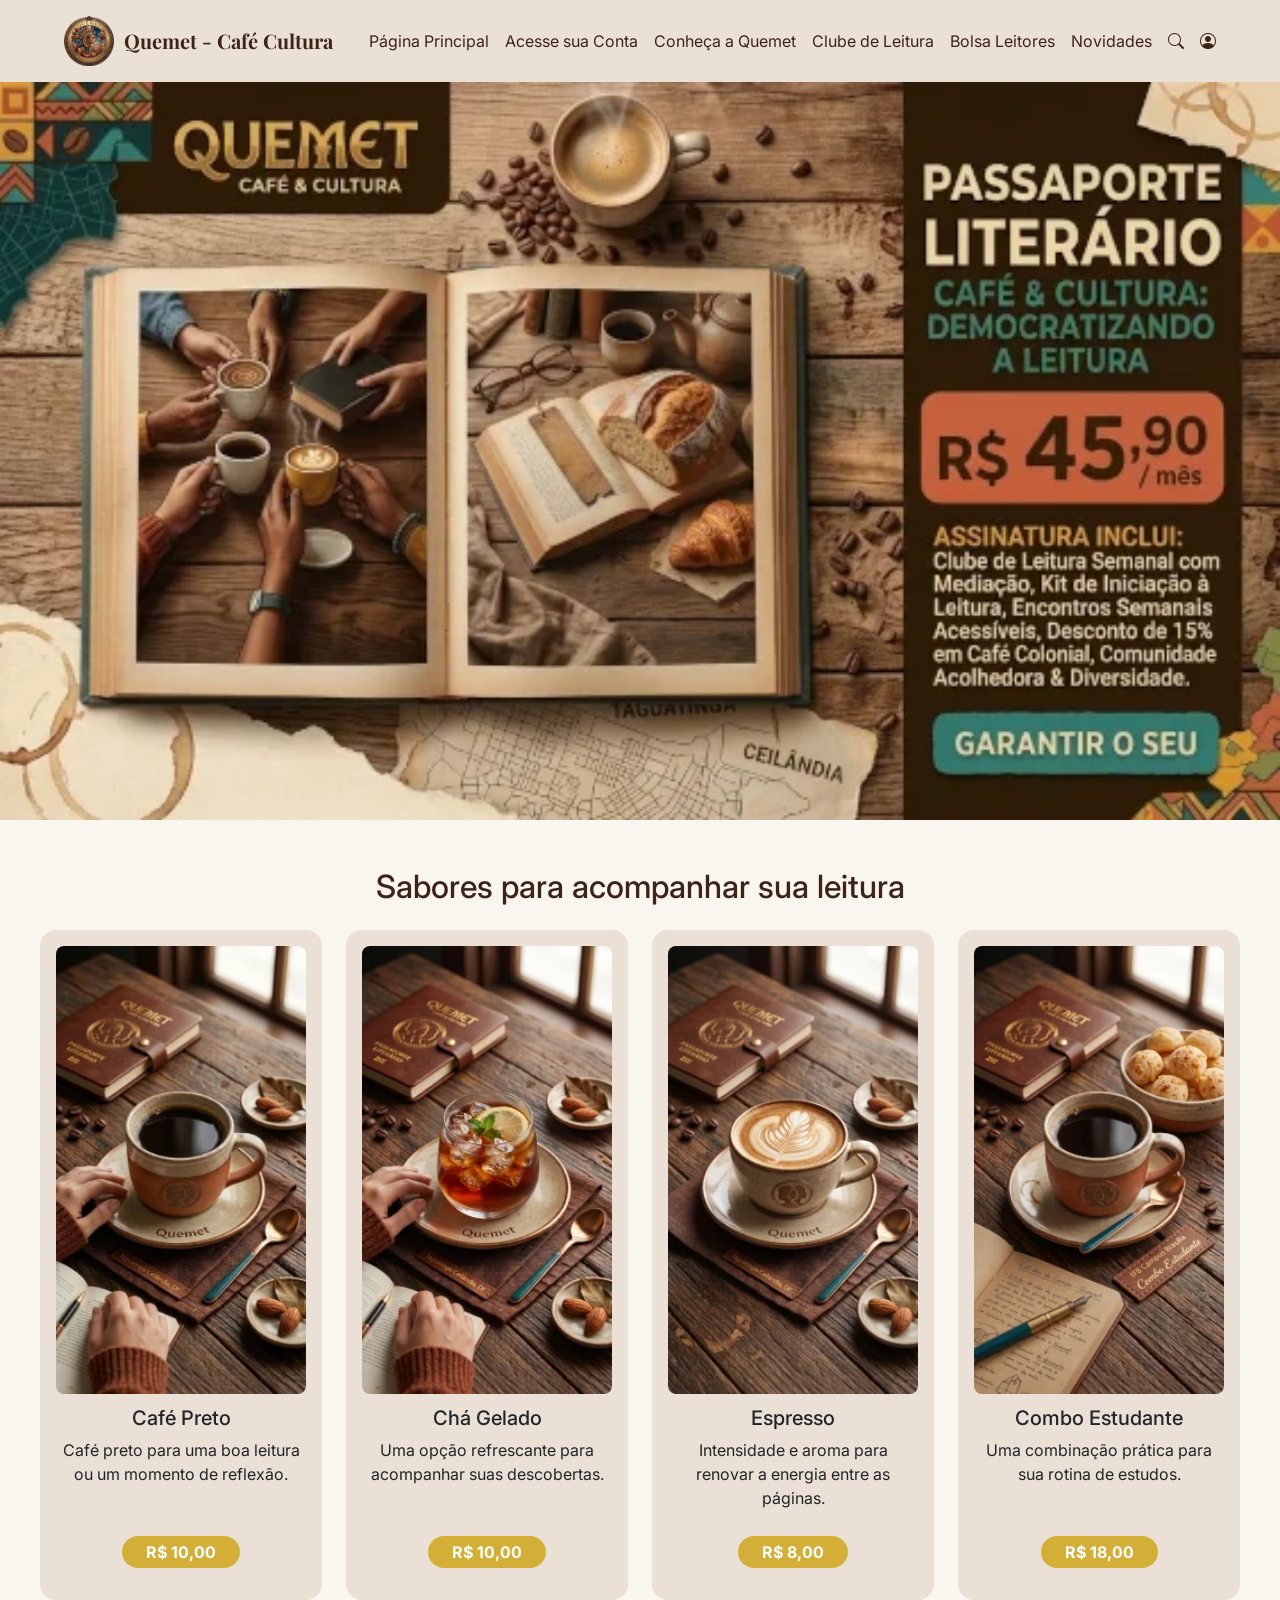
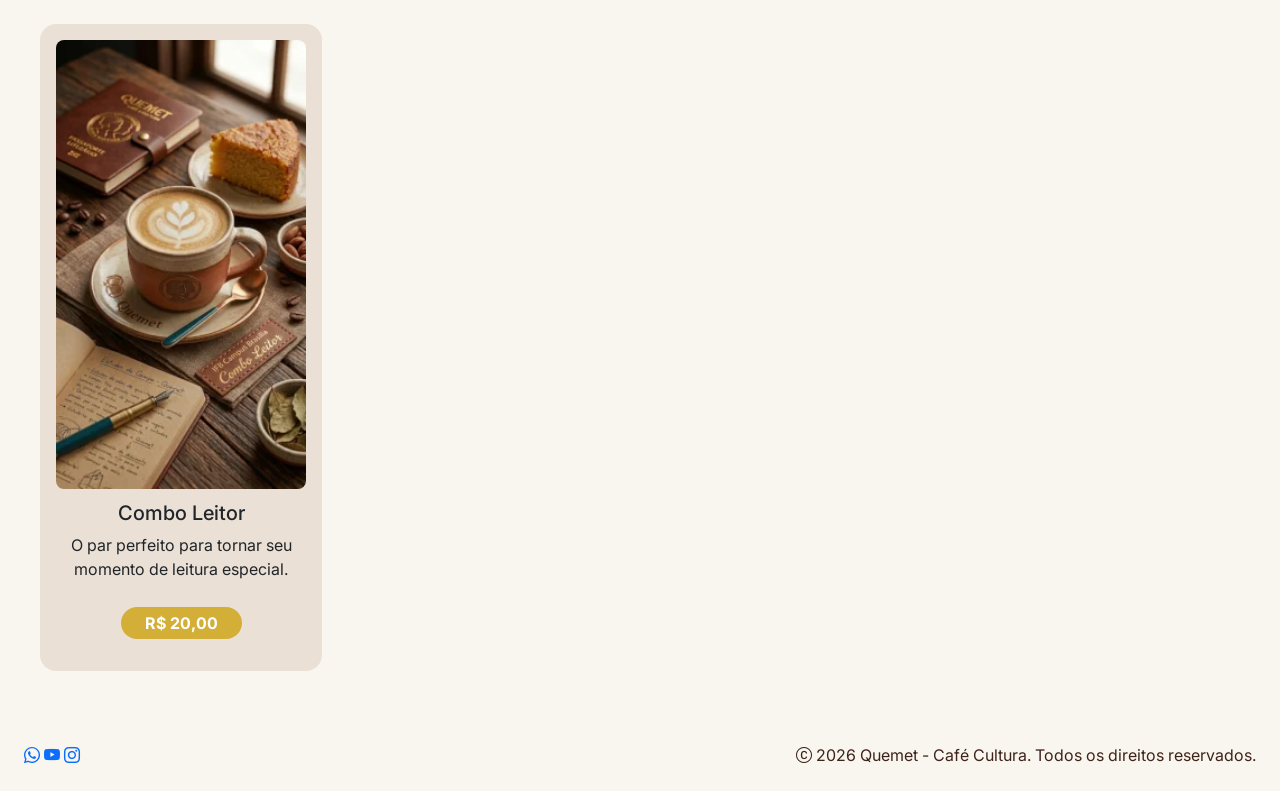
==== index.html @ 85f8a3ba "quase terminando" ====
<!DOCTYPE html>
<html lang="pt">
    <head>
        <link rel="stylesheet" href="https://cdn.jsdelivr.net/npm/bootstrap-icons@1.11.3/font/bootstrap-icons.min.css">
        <link href="https://cdn.jsdelivr.net/npm/bootstrap@5.0.2/dist/css/bootstrap.min.css" rel="stylesheet" integrity="sha384-EVSTQN3/azprG1Anm3QDgpJLIm9Nao0Yz1ztcQTwFspd3yD65VohhpuuCOmLASjC" crossorigin="anonymous">
        <link rel="stylesheet" href="style.css">
        <link rel="preconnect" href="https://fonts.googleapis.com">
        <link rel="preconnect" href="https://fonts.gstatic.com" crossorigin>
        <link href="https://fonts.googleapis.com/css2?family=Inter:ital,opsz,wght@0,14..32,100..900;1,14..32,100..900&family=Playball&family=Playfair+Display:ital,wght@0,400..900;1,400..900&display=swap" rel="stylesheet">
        <meta charset="UTF-8">
        <meta name="viewport" content="width=device-width, initial-scale=1.0">
        <meta name="description" content="Trabalho SENAI DF && Projeto Quemet">
        <meta name="keywords" content="HTML, CSS, JavaScript, SENAI DF, Projeto Quemet, Café, Cultura">
        <meta name="author" content="Edgar Parreira França">
        <meta name="robots" content="index, follow">
        <title>Quemet - Café Cultura</title>

    </head>
    <body>
        <header class="site-header">
            <div class="container-fluid">
                <div class="site-header__inner">
                    <a class="brand" href="index.html">
                        <img src="./Imagens/quemetLogo.webp" alt="" width="50" height="50">
                        <span>Quemet - Café Cultura</span>
                    </a>
                    <nav class="site-nav d-flex gap-3 align-items-center flex-column flex-md-row" aria-label="Navegação principal">
                        <a href="index.html" aria-current="page">Página Principal</a>
                        <a href="login.html">Acesse sua Conta</a>
                        <a href="#sobre">Conheça a Quemet</a>
                        <a href="#produtos">Clube de Leitura</a>
                        <a href="#produtos">Bolsa Leitores</a>
                        <a href="#novidades">Novidades</a>
                        <a href="#buscar" aria-label="Buscar"><i class="bi bi-search" aria-hidden="true"></i></a>
                        <a href="login.html" aria-label="Acessar conta"><i class="bi bi-person-circle" aria-hidden="true"></i></a>
                    </nav>
                </div>
            </div>
        </header>

        <main>
            <section class="container-fluid hero" aria-labelledby="titulo-pagina">
                <h1 id="titulo-pagina" class="visually-hidden">Quemet - Café Cultura</h1>
                <img src="./Imagens/banner.webp" alt="Promoção Passaporte Literário da Quemet" class="hero__image">
            </section>

            <section id="produtos" class="container-fluid produtos" aria-labelledby="titulo-produtos">
                <div class="conteudo-container">
                    <h2 id="titulo-produtos">Sabores para acompanhar sua leitura</h2>
                    <div class="row g-4">
                        <div class="col-12 col-sm-6 col-lg-4 col-xl-3">
                            <article class="card h-100">
                                <img src="./Imagens/cafe.webp" alt="Café preto servido em uma xícara">
                                <div class="card-conteudo">
                                    <h3>Café Preto</h3>
                                    <p>Café preto para uma boa leitura ou um momento de reflexão.</p>
                                    <p class="preco">R$ 10,00</p>
                                </div>
                            </article>
                        </div>
                        <div class="col-12 col-sm-6 col-lg-4 col-xl-3">
                            <article class="card h-100">
                                <img src="./Imagens/chaGelado.webp" alt="Chá gelado servido em um copo">
                                <div class="card-conteudo">
                                    <h3>Chá Gelado</h3>
                                    <p>Uma opção refrescante para acompanhar suas descobertas.</p>
                                    <p class="preco">R$ 10,00</p>
                                </div>
                            </article>
                        </div>
                        <div class="col-12 col-sm-6 col-lg-4 col-xl-3">
                            <article class="card h-100">
                                <img src="./Imagens/espresso.webp" alt="Café espresso servido em uma xícara">
                                <div class="card-conteudo">
                                    <h3>Espresso</h3>
                                    <p>Intensidade e aroma para renovar a energia entre as páginas.</p>
                                    <p class="preco">R$ 8,00</p>
                                </div>
                            </article>
                        </div>
                        <div class="col-12 col-sm-6 col-lg-4 col-xl-3">
                            <article class="card h-100">
                                <img src="./Imagens/comboEstudante.webp" alt="Combo de café para estudante">
                                <div class="card-conteudo">
                                    <h3>Combo Estudante</h3>
                                    <p>Uma combinação prática para sua rotina de estudos.</p>
                                    <p class="preco">R$ 18,00</p>
                                </div>
                            </article>
                        </div>
                        <div class="col-12 col-sm-6 col-lg-4 col-xl-3">
                            <article class="card h-100">
                                <img src="./Imagens/comboLeitor.webp" alt="Combo de café para leitor">
                                <div class="card-conteudo">
                                    <h3>Combo Leitor</h3>
                                    <p>O par perfeito para tornar seu momento de leitura especial.</p>
                                    <p class="preco">R$ 20,00</p>
                                </div>
                            </article>
                        </div>
                    </div>
                </div>
            </section>
        </main>
        <footer class="d-flex justify-content-between align-items-center p-4 flex-column flex-md-row">
            <div class="redes-sociais">
                <a href="#"><i class="bi bi-whatsapp"></i></a>
                <a href="#"><i class="bi bi-youtube"></i></a>
                <a href="#"><i class="bi bi-instagram"></i></a>
            </div>
            <div class="direitos-autorais">
                <i class="bi bi-c-circle"></i> 2026 Quemet - Café Cultura. Todos os direitos reservados.
            </div>
        </footer>
    </body>
    </html>
---- style.css ----
:root{
    --brand-dark: #3e2319;
    --brand-primary:#d4af37;
    --accent-teal: #0f4c5c;
    --bg-main: #f9f6f0;
    --bg-cards: #EAE0d5;
}

body{
    font-family: 'Inter', sans-serif;
    background-color: var(--bg-main);
    color: var(--brand-dark);
    margin: 0;
}

.site-header{
    background-color: var(--bg-cards);
}

.site-header__inner,
.conteudo-container{
    max-width: 1200px;
    margin: 0 auto;
}

.site-header__inner{
    display: flex;
    align-items: center;
    justify-content: space-between;
    gap: 24px;
    padding: 16px 24px;
}

.brand{
    display: flex;
    align-items: center;
    gap: 10px;
    color: var(--brand-dark);
    font-family: 'Playfair Display', serif;
    font-size: 1.25rem;
    font-weight: 700;
    text-decoration: none;
    white-space: nowrap;
}

.site-nav a{
    color: var(--brand-dark);
    text-decoration: none;
}

.site-nav a:hover,
.site-nav a:focus-visible{
    color: var(--accent-teal);
}

.hero{
    padding: 0;
}

.hero__image{
    display: block;
    width: 100%;
    height: auto;
}

.produtos{
    padding: 48px 24px;
}

.produtos h2{
    margin-bottom: 24px;
    text-align: center;
}

.grid-produtos{
    display: grid;
    grid-template-columns: 1fr;
    gap: 20px;
    padding: 20px;
}

@media (min-width: 768px){
    .grid-produtos{
        grid-template-columns: repeat(3, 1fr);
    }
}

.card{
    background-color: var(--bg-cards);
    border-radius: 16px;
    padding: 16px;
    text-align: center;
    border: none;
}

.card img{
    width: 100%;
    height: auto;
    aspect-ratio: 223 / 400;
    object-fit: contain;
    border-radius: 8px;
    margin-bottom: 12px;
}

.card-conteudo{
    display: flex;
    flex: 1;
    flex-direction: column;
    align-items: center;
}

.card-conteudo h3{
    font-size: 1.25rem;
}

.card-conteudo p:not(.preco){
    flex: 1;
}

.preco{
    background-color: var(--brand-primary);
    color: white;
    display: inline-block;
    padding: 4px 24px;
    border-radius: 50px;
    font-weight: bold;
    margin-top: 10px;
}

.login-container{
    background-color: var(--bg-cards);
    max-width: 400px;
    margin: 50px auto;
    padding: 30px;
    border-radius: 16px;
    box-shadow: 0 4px 10px rgba(0,0,0,0.1);
}

.login-container input, .login-container button{
    width: 100%;
    padding: 12px;
    border-radius: 8px;
    margin-bottom: 20px;
    border: 1px solid #ccc;
}

@media (max-width: 767px){
    .site-header__inner{
        flex-direction: column;
        padding: 16px;
    }

    .site-nav{
        justify-content: center;
    }
}

.login-container button{
    background-color: var(--brand-primary);
    color: white;
    font-weight: bold;
    cursor: pointer;
    border: none;
}
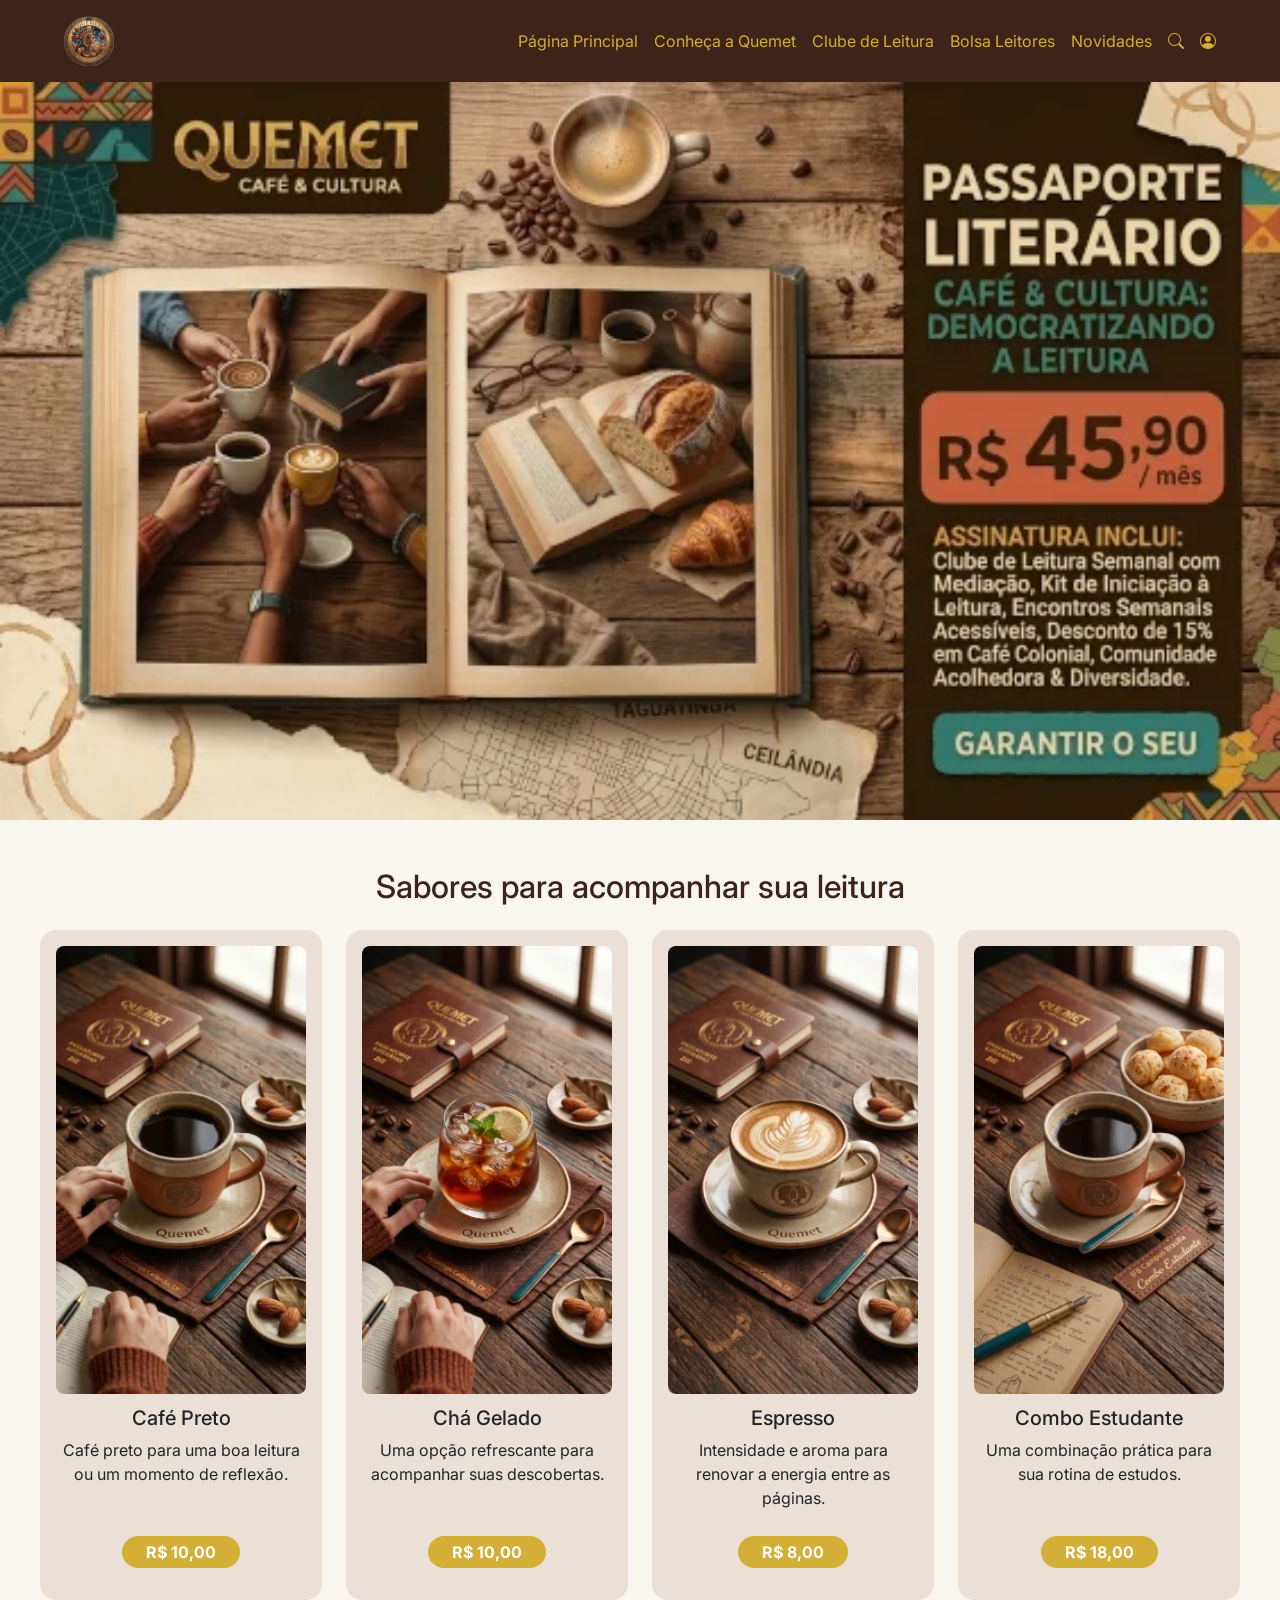
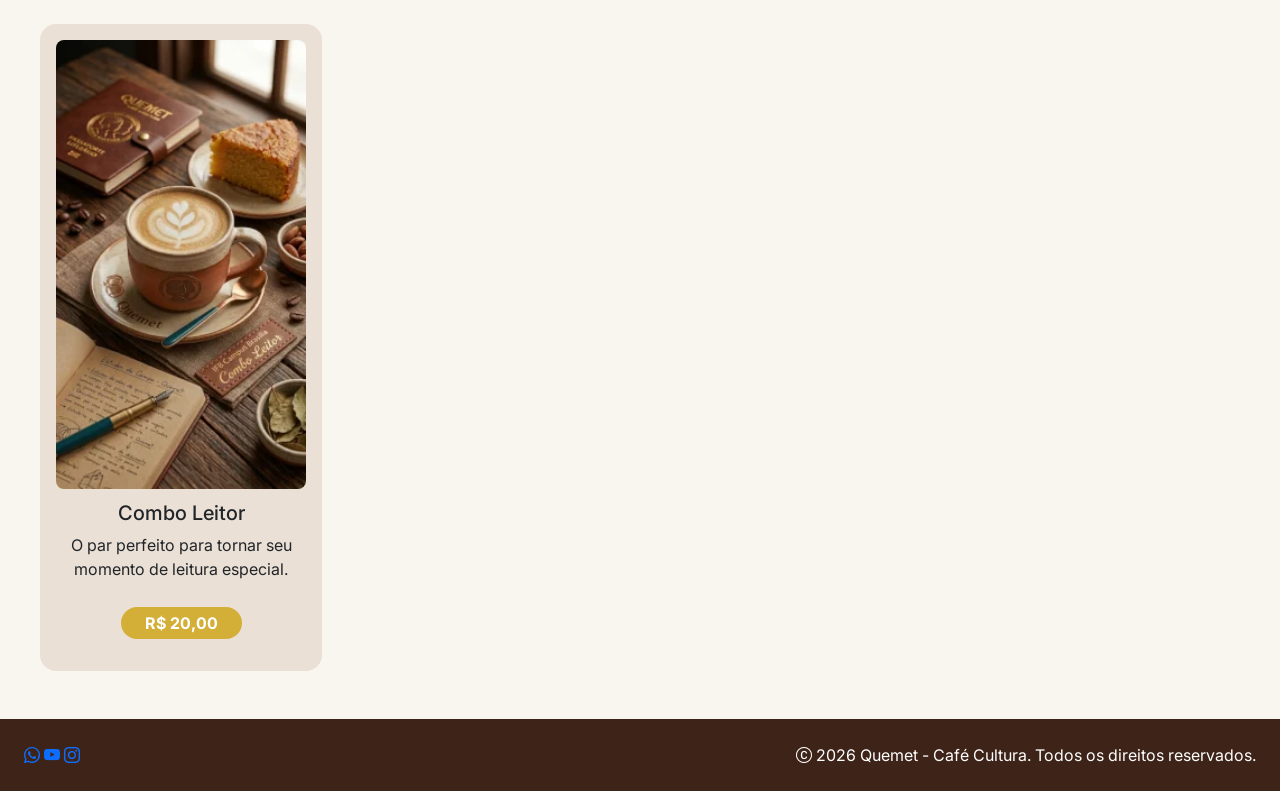
==== commit f8b90107: "mudança Nav e cores" ====
--- a/index.html
+++ b/index.html
@@ -26,7 +26,6 @@
                     </a>
                     <nav class="site-nav d-flex gap-3 align-items-center flex-column flex-md-row" aria-label="Navegação principal">
                         <a href="index.html" aria-current="page">Página Principal</a>
-                        <a href="login.html">Acesse sua Conta</a>
                         <a href="#sobre">Conheça a Quemet</a>
                         <a href="#produtos">Clube de Leitura</a>
                         <a href="#produtos">Bolsa Leitores</a>
--- a/style.css
+++ b/style.css
@@ -14,7 +14,7 @@
 }
 
 .site-header{
-    background-color: var(--bg-cards);
+    background-color: var(--brand-dark);
 }
 
 .site-header__inner,
@@ -44,7 +44,7 @@
 }
 
 .site-nav a{
-    color: var(--brand-dark);
+    color: var(--brand-primary);
     text-decoration: none;
 }
 
@@ -161,4 +161,10 @@
     font-weight: bold;
     cursor: pointer;
     border: none;
+}
+
+footer{
+    background-color: var(--brand-dark);
+    color: white;
+    padding: 16px 24px; 
 }
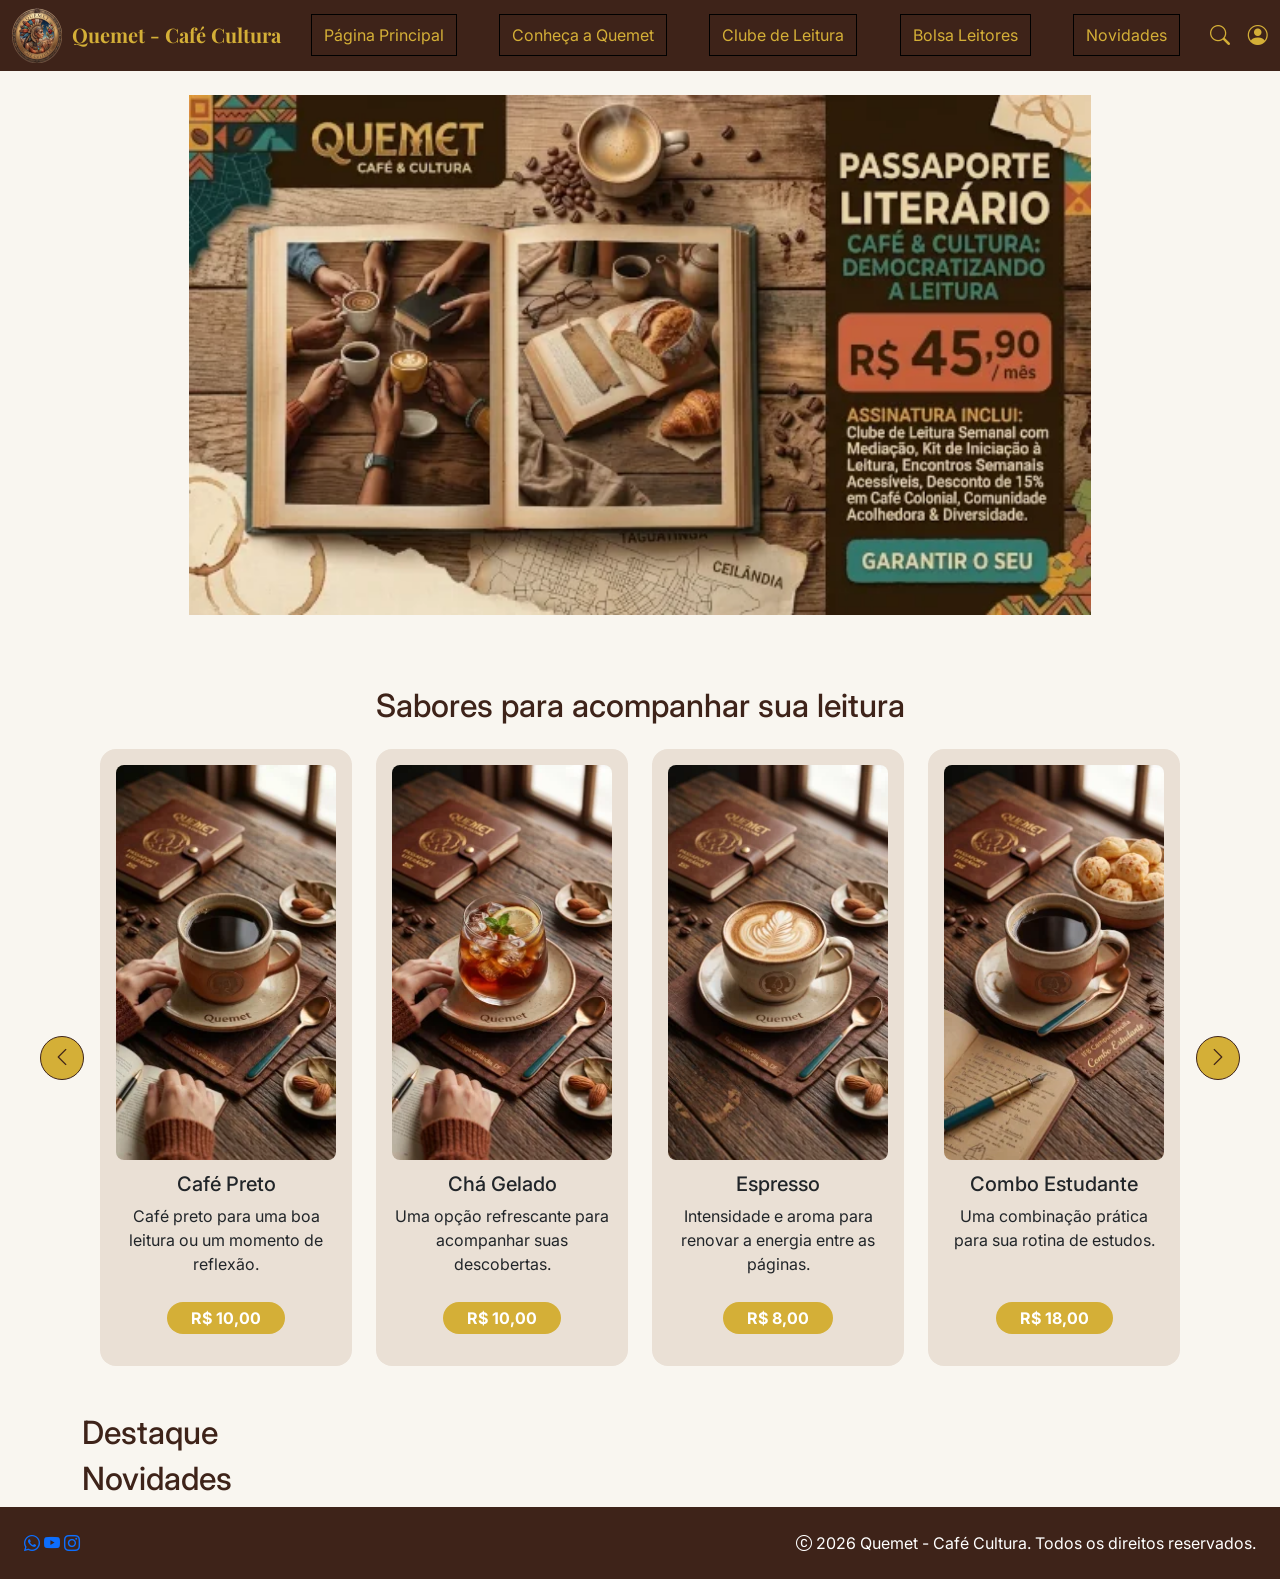
==== commit 3787792b: "Nem eu sei mais o que eu fiz, mas terminei o trabalho." ====
--- a/index.html
+++ b/index.html
@@ -19,37 +19,53 @@
     <body>
         <header class="site-header">
             <div class="container-fluid">
-                <div class="site-header__inner">
+                <nav class="navbar navbar-dark navbar-expand-md w-100" aria-label="Navegação principal">
                     <a class="brand" href="index.html">
-                        <img src="./Imagens/quemetLogo.webp" alt="" width="50" height="50">
+                        <img src="./Imagens/quemetLogo.webp" alt="Logo da Quemet" class="img-fluid" width="50" height="50">
                         <span>Quemet - Café Cultura</span>
                     </a>
-                    <nav class="site-nav d-flex gap-3 align-items-center flex-column flex-md-row" aria-label="Navegação principal">
-                        <a href="index.html" aria-current="page">Página Principal</a>
-                        <a href="#sobre">Conheça a Quemet</a>
-                        <a href="#produtos">Clube de Leitura</a>
-                        <a href="#produtos">Bolsa Leitores</a>
-                        <a href="#novidades">Novidades</a>
+                    <div class="collapse navbar-collapse" id="menu-principal">
+                        <div class="site-nav__links">
+                            <a href="index.html" aria-current="page">Página Principal</a>
+                            <a href="#sobre">Conheça a Quemet</a>
+                            <a href="#produtos">Clube de Leitura</a>
+                            <a href="#produtos">Bolsa Leitores</a>
+                            <a href="#novidades">Novidades</a>
+                        </div>
+                    </div>
+                    <div class="site-nav__actions">
                         <a href="#buscar" aria-label="Buscar"><i class="bi bi-search" aria-hidden="true"></i></a>
                         <a href="login.html" aria-label="Acessar conta"><i class="bi bi-person-circle" aria-hidden="true"></i></a>
-                    </nav>
-                </div>
+                    </div>
+                    <button class="navbar-toggler" type="button" data-bs-toggle="collapse" data-bs-target="#menu-principal" aria-controls="menu-principal" aria-expanded="false" aria-label="Abrir menu de navegação">
+                        <span class="navbar-toggler-icon"></span>
+                    </button>
+                </nav>
             </div>
         </header>
 
         <main>
             <section class="container-fluid hero" aria-labelledby="titulo-pagina">
+                <div class="row">
+                    <div class="col-12">
                 <h1 id="titulo-pagina" class="visually-hidden">Quemet - Café Cultura</h1>
-                <img src="./Imagens/banner.webp" alt="Promoção Passaporte Literário da Quemet" class="hero__image">
+                <img src="./Imagens/banner.webp" alt="Promoção Passaporte Literário da Quemet" class="hero__image img-fluid">
+                    </div>
+                </div>
             </section>
 
             <section id="produtos" class="container-fluid produtos" aria-labelledby="titulo-produtos">
                 <div class="conteudo-container">
                     <h2 id="titulo-produtos">Sabores para acompanhar sua leitura</h2>
-                    <div class="row g-4">
+                    <div class="galeria-controles">
+                        <button type="button" class="galeria-seta galeria-seta--esquerda d-none d-md-block" id="seta-esquerda" aria-label="Ver produtos anteriores">
+                            <i class="bi bi-chevron-left" aria-hidden="true"></i>
+                        </button>
+                        <div class="galeria-viewport">
+                            <div class="row g-4" id="galeria-cards">
                         <div class="col-12 col-sm-6 col-lg-4 col-xl-3">
                             <article class="card h-100">
-                                <img src="./Imagens/cafe.webp" alt="Café preto servido em uma xícara">
+                                <img src="./Imagens/cafe.webp" alt="Café preto servido em uma xícara" class="img-fluid">
                                 <div class="card-conteudo">
                                     <h3>Café Preto</h3>
                                     <p>Café preto para uma boa leitura ou um momento de reflexão.</p>
@@ -59,7 +75,7 @@
                         </div>
                         <div class="col-12 col-sm-6 col-lg-4 col-xl-3">
                             <article class="card h-100">
-                                <img src="./Imagens/chaGelado.webp" alt="Chá gelado servido em um copo">
+                                <img src="./Imagens/chaGelado.webp" alt="Chá gelado servido em um copo" class="img-fluid">
                                 <div class="card-conteudo">
                                     <h3>Chá Gelado</h3>
                                     <p>Uma opção refrescante para acompanhar suas descobertas.</p>
@@ -69,7 +85,7 @@
                         </div>
                         <div class="col-12 col-sm-6 col-lg-4 col-xl-3">
                             <article class="card h-100">
-                                <img src="./Imagens/espresso.webp" alt="Café espresso servido em uma xícara">
+                                <img src="./Imagens/espresso.webp" alt="Café espresso servido em uma xícara" class="img-fluid">
                                 <div class="card-conteudo">
                                     <h3>Espresso</h3>
                                     <p>Intensidade e aroma para renovar a energia entre as páginas.</p>
@@ -79,7 +95,7 @@
                         </div>
                         <div class="col-12 col-sm-6 col-lg-4 col-xl-3">
                             <article class="card h-100">
-                                <img src="./Imagens/comboEstudante.webp" alt="Combo de café para estudante">
+                                <img src="./Imagens/comboEstudante.webp" alt="Combo de café para estudante" class="img-fluid">
                                 <div class="card-conteudo">
                                     <h3>Combo Estudante</h3>
                                     <p>Uma combinação prática para sua rotina de estudos.</p>
@@ -89,7 +105,7 @@
                         </div>
                         <div class="col-12 col-sm-6 col-lg-4 col-xl-3">
                             <article class="card h-100">
-                                <img src="./Imagens/comboLeitor.webp" alt="Combo de café para leitor">
+                                <img src="./Imagens/comboLeitor.webp" alt="Combo de café para leitor" class="img-fluid">
                                 <div class="card-conteudo">
                                     <h3>Combo Leitor</h3>
                                     <p>O par perfeito para tornar seu momento de leitura especial.</p>
@@ -97,7 +113,24 @@
                                 </div>
                             </article>
                         </div>
+                            </div>
+                        </div>
+                        <button type="button" class="galeria-seta galeria-seta--direita d-none d-md-block" id="seta-direita" aria-label="Ver próximos produtos">
+                            <i class="bi bi-chevron-right" aria-hidden="true"></i>
+                        </button>
                     </div>
+                </div>
+            </section>
+
+            <section id="destaque" class="container-fluid destaque" aria-labelledby="titulo-destaque">
+                <div class="container">
+                    <h2 id="titulo-destaque">Destaque</h2>
+                </div>
+            </section>
+
+            <section id="novidades" class="container-fluid novidades" aria-labelledby="titulo-novidades">
+                <div class="container">
+                    <h2 id="titulo-novidades">Novidades</h2>
                 </div>
             </section>
         </main>
@@ -111,5 +144,7 @@
                 <i class="bi bi-c-circle"></i> 2026 Quemet - Café Cultura. Todos os direitos reservados.
             </div>
         </footer>
+        <script src="https://cdn.jsdelivr.net/npm/bootstrap@5.0.2/dist/js/bootstrap.bundle.min.js"></script>
+        <script src="scripts.js"></script>
     </body>
     </html>
--- a/style.css
+++ b/style.css
@@ -11,6 +11,7 @@
     background-color: var(--bg-main);
     color: var(--brand-dark);
     margin: 0;
+    overflow-x: hidden;
 }
 
 .site-header{
@@ -26,7 +27,6 @@
 .site-header__inner{
     display: flex;
     align-items: center;
-    justify-content: space-between;
     gap: 24px;
     padding: 16px 24px;
 }
@@ -35,7 +35,7 @@
     display: flex;
     align-items: center;
     gap: 10px;
-    color: var(--brand-dark);
+    color: var(--brand-primary);
     font-family: 'Playfair Display', serif;
     font-size: 1.25rem;
     font-weight: 700;
@@ -43,9 +43,40 @@
     white-space: nowrap;
 }
 
-.site-nav a{
+.site-nav{
+    display: flex;
+    align-items: center;
+    flex: 1;
+    gap: 24px;
+}
+
+.site-nav__links{
+    display: flex;
+    align-items: center;
+    justify-content: space-evenly;
+    flex: 1;
+    gap: 12px;
+}
+
+.site-nav__links a{
     color: var(--brand-primary);
     text-decoration: none;
+    border: 1px solid #000;
+    padding: 8px 12px;
+    text-align: center;
+    white-space: nowrap;
+}
+
+.site-nav__actions{
+    display: flex;
+    align-items: center;
+    gap: 18px;
+    margin-left: auto;
+}
+
+.site-nav__actions a{
+    color: var(--brand-primary);
+    font-size: 1.25rem;
 }
 
 .site-nav a:hover,
@@ -54,13 +85,17 @@
 }
 
 .hero{
-    padding: 0;
+    padding: 24px 12px;
 }
 
 .hero__image{
     display: block;
     width: 100%;
+    max-width: 960px;
+    max-height: 520px;
     height: auto;
+    margin: 0 auto;
+    object-fit: contain;
 }
 
 .produtos{
@@ -70,6 +105,39 @@
 .produtos h2{
     margin-bottom: 24px;
     text-align: center;
+}
+
+.galeria-controles{
+    display: flex;
+    align-items: center;
+    gap: 16px;
+}
+
+.galeria-viewport{
+    min-width: 0;
+    flex: 1;
+    overflow: hidden;
+}
+
+.galeria-seta{
+    flex: 0 0 auto;
+    width: 44px;
+    height: 44px;
+    border: 1px solid var(--brand-dark);
+    border-radius: 50%;
+    background-color: var(--brand-primary);
+    color: var(--brand-dark);
+    font-size: 1.25rem;
+}
+
+.galeria-seta:hover,
+.galeria-seta:focus-visible{
+    background-color: var(--brand-dark);
+    color: var(--brand-primary);
+}
+
+#galeria-cards{
+    transition: transform 0.4s ease;
 }
 
 .grid-produtos{
@@ -82,6 +150,15 @@
 @media (min-width: 768px){
     .grid-produtos{
         grid-template-columns: repeat(3, 1fr);
+    }
+
+    #galeria-cards{
+        flex-wrap: nowrap;
+    }
+
+    #galeria-cards > [class*="col-"]{
+        flex: 0 0 25%;
+        max-width: 25%;
     }
 }
 
@@ -145,13 +222,81 @@
 }
 
 @media (max-width: 767px){
-    .site-header__inner{
-        flex-direction: column;
-        padding: 16px;
-    }
-
-    .site-nav{
-        justify-content: center;
+    .site-header .container-fluid{
+        padding-left: 12px;
+        padding-right: 12px;
+    }
+
+    .site-header .navbar{
+        align-items: flex-start;
+        padding-left: 0;
+        padding-right: 0;
+    }
+
+    .brand{
+        min-width: 0;
+        flex: 1 1 auto;
+        font-size: 1rem;
+        white-space: normal;
+    }
+
+    .brand span{
+        overflow-wrap: anywhere;
+    }
+
+    .site-nav__links{
+        width: 100%;
+        flex-wrap: wrap;
+        min-width: 0;
+    }
+
+    .site-nav__actions{
+        justify-content: flex-end;
+        width: auto;
+        margin-left: auto;
+    }
+
+    .galeria-viewport{
+        overflow: visible;
+    }
+
+    .hero{
+        padding: 0;
+    }
+
+    .hero__image{
+        max-height: none;
+    }
+
+    #galeria-cards{
+        flex-wrap: wrap;
+    }
+
+    #galeria-cards > [class*="col-"]{
+        flex: 0 0 50%;
+        max-width: 50%;
+    }
+
+    #galeria-cards .card{
+        padding: 10px;
+    }
+
+    #galeria-cards .card img{
+        height: 180px;
+        object-fit: contain;
+    }
+
+    #galeria-cards .card-conteudo p:not(.preco){
+        display: none;
+    }
+
+    #galeria-cards .card-conteudo h3{
+        font-size: 1rem;
+    }
+
+    #galeria-cards .preco{
+        padding: 4px 12px;
+        font-size: 0.9rem;
     }
 }
 
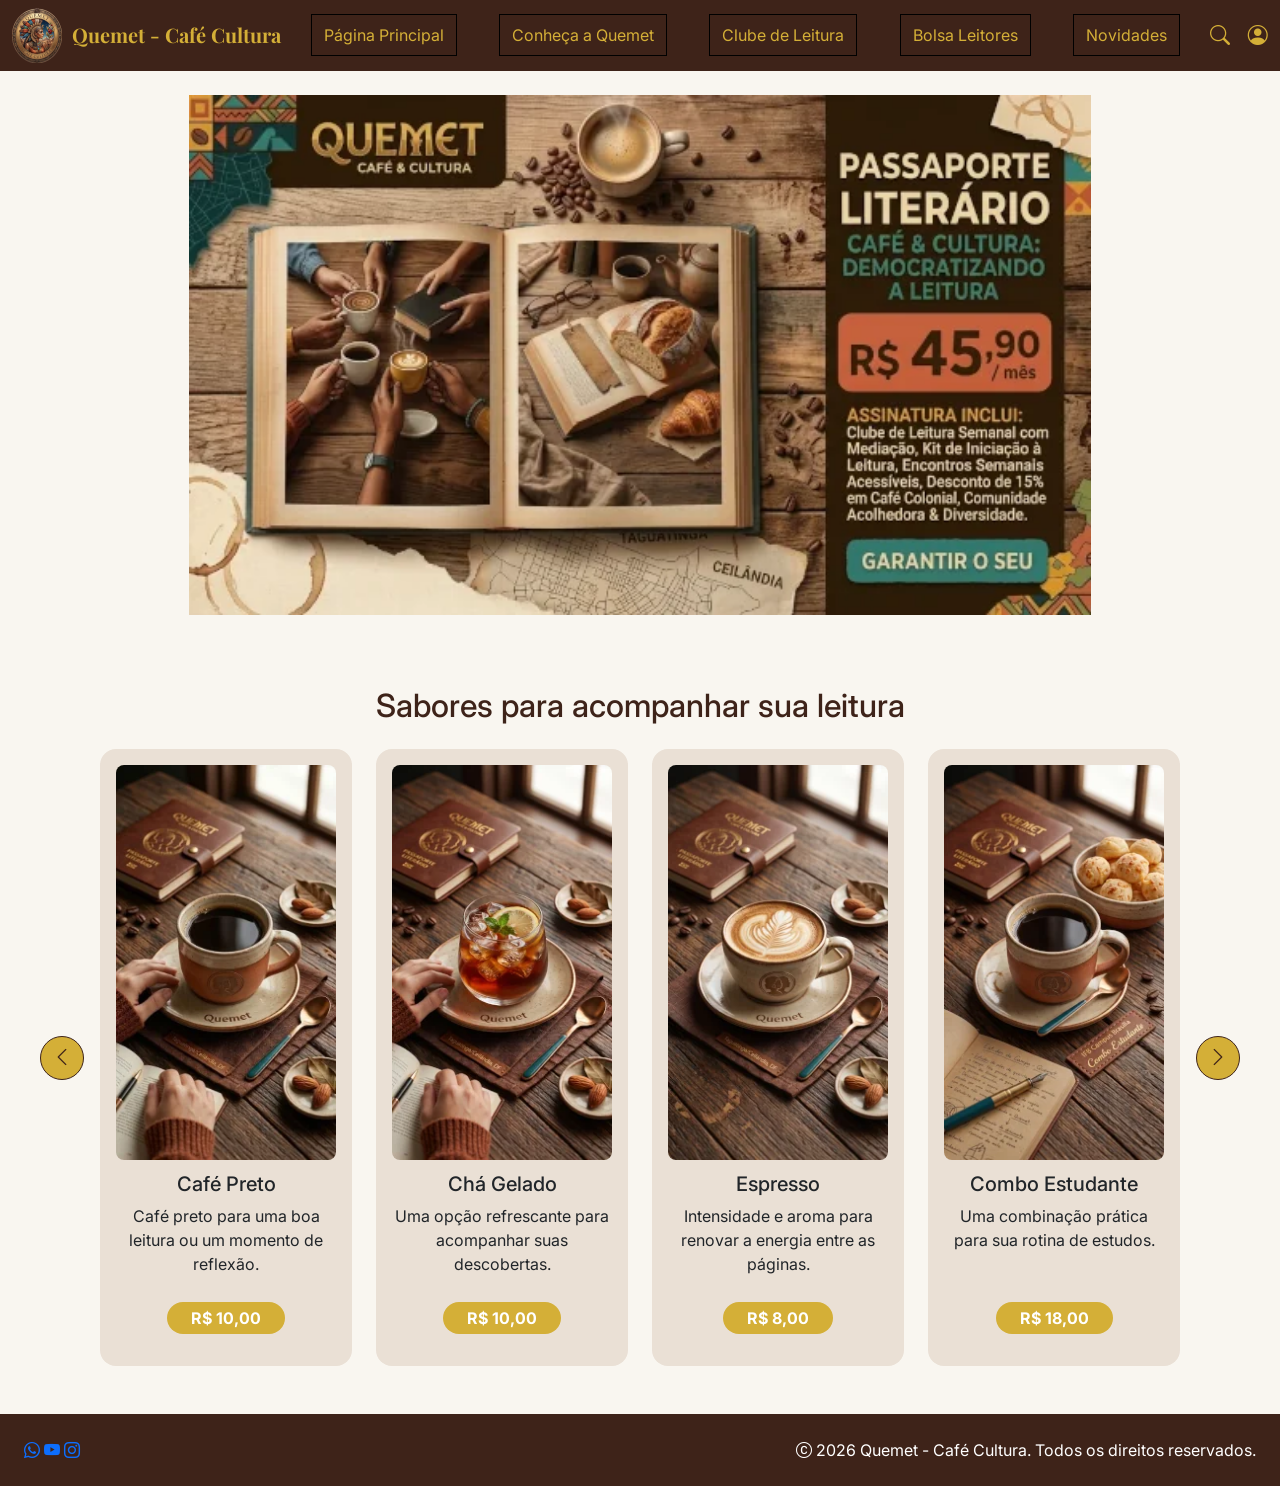
==== commit 119d1729: "Retirada do título novidades" ====
--- a/index.html
+++ b/index.html
@@ -14,7 +14,6 @@
         <meta name="author" content="Edgar Parreira França">
         <meta name="robots" content="index, follow">
         <title>Quemet - Café Cultura</title>
-
     </head>
     <body>
         <header class="site-header">
@@ -121,18 +120,6 @@
                     </div>
                 </div>
             </section>
-
-            <section id="destaque" class="container-fluid destaque" aria-labelledby="titulo-destaque">
-                <div class="container">
-                    <h2 id="titulo-destaque">Destaque</h2>
-                </div>
-            </section>
-
-            <section id="novidades" class="container-fluid novidades" aria-labelledby="titulo-novidades">
-                <div class="container">
-                    <h2 id="titulo-novidades">Novidades</h2>
-                </div>
-            </section>
         </main>
         <footer class="d-flex justify-content-between align-items-center p-4 flex-column flex-md-row">
             <div class="redes-sociais">
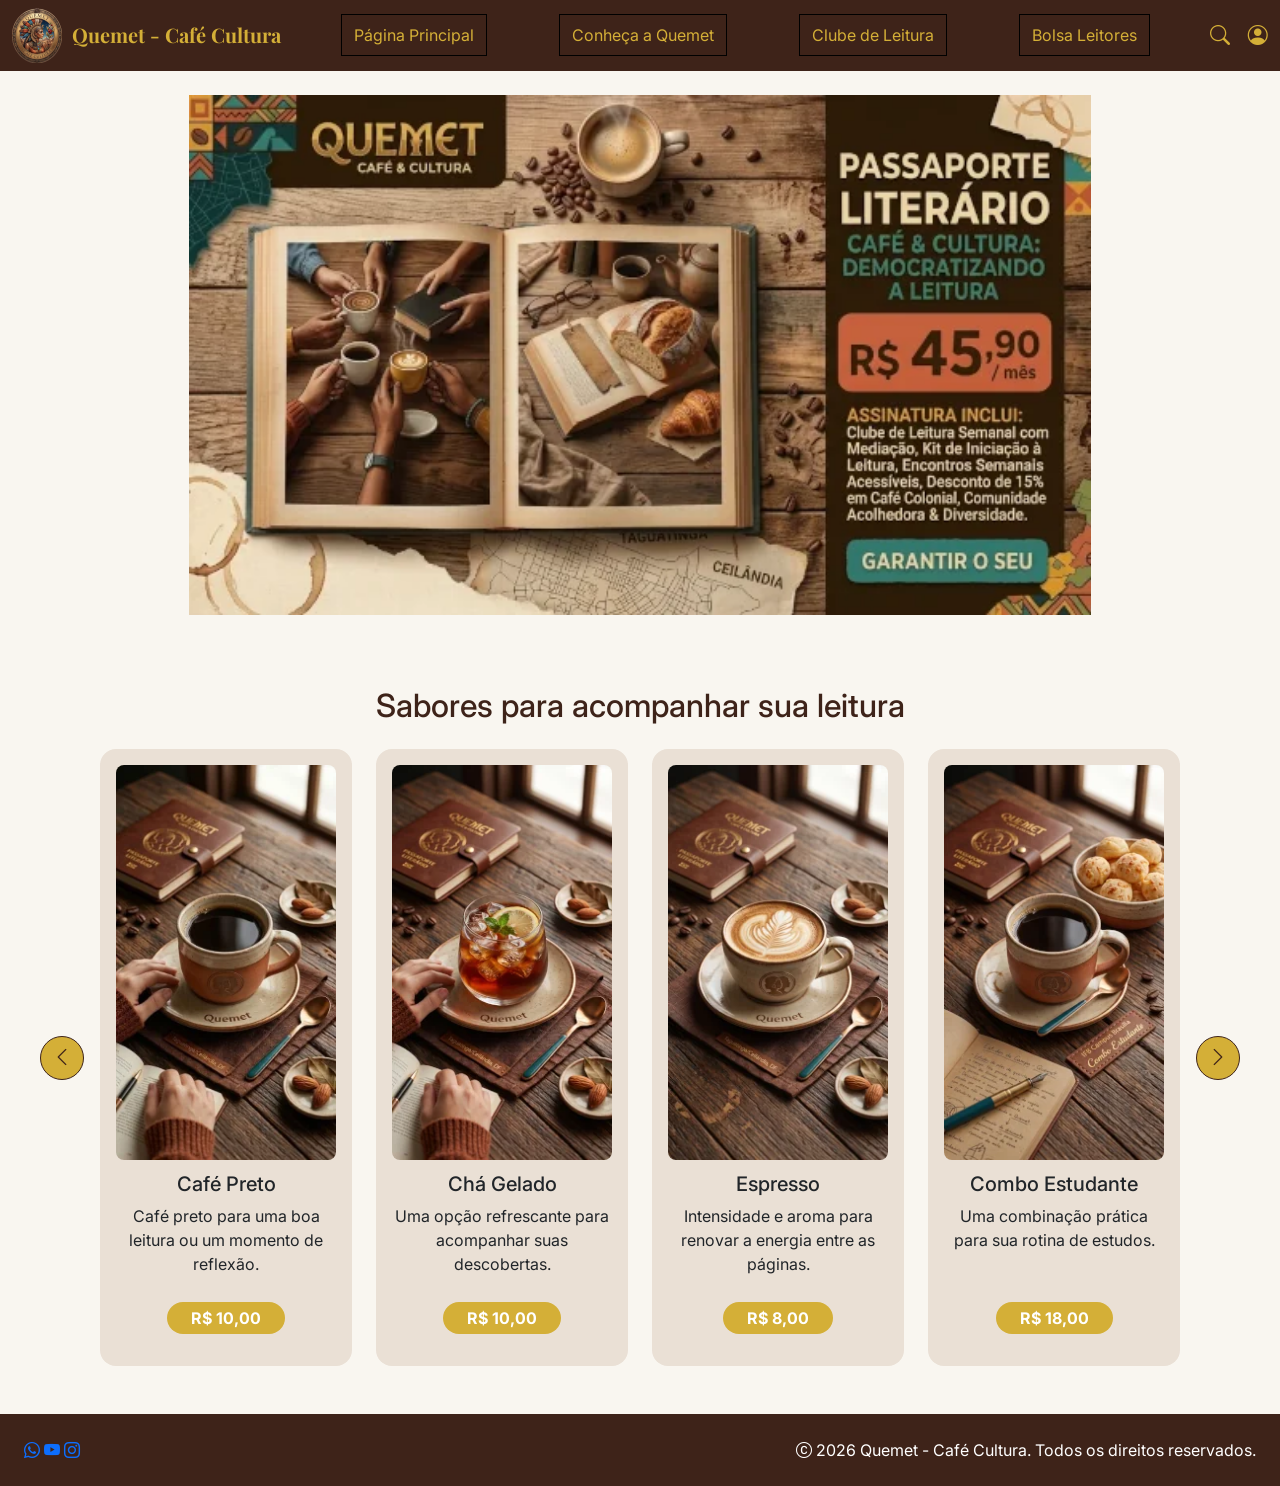
==== commit c0a2dc94: "última revisão com ajuda da IA" ====
--- a/index.html
+++ b/index.html
@@ -26,14 +26,13 @@
                     <div class="collapse navbar-collapse" id="menu-principal">
                         <div class="site-nav__links">
                             <a href="index.html" aria-current="page">Página Principal</a>
-                            <a href="#sobre">Conheça a Quemet</a>
+                            <a href="index.html#produtos">Conheça a Quemet</a>
                             <a href="#produtos">Clube de Leitura</a>
                             <a href="#produtos">Bolsa Leitores</a>
-                            <a href="#novidades">Novidades</a>
                         </div>
                     </div>
                     <div class="site-nav__actions">
-                        <a href="#buscar" aria-label="Buscar"><i class="bi bi-search" aria-hidden="true"></i></a>
+                        <a href="#produtos" aria-label="Buscar produtos"><i class="bi bi-search" aria-hidden="true"></i></a>
                         <a href="login.html" aria-label="Acessar conta"><i class="bi bi-person-circle" aria-hidden="true"></i></a>
                     </div>
                     <button class="navbar-toggler" type="button" data-bs-toggle="collapse" data-bs-target="#menu-principal" aria-controls="menu-principal" aria-expanded="false" aria-label="Abrir menu de navegação">
@@ -120,12 +119,13 @@
                     </div>
                 </div>
             </section>
+            <button id="voltar-topo" type="button">↑ Voltar ao topo</button>
         </main>
         <footer class="d-flex justify-content-between align-items-center p-4 flex-column flex-md-row">
             <div class="redes-sociais">
-                <a href="#"><i class="bi bi-whatsapp"></i></a>
-                <a href="#"><i class="bi bi-youtube"></i></a>
-                <a href="#"><i class="bi bi-instagram"></i></a>
+                <a href="#" aria-label="WhatsApp"><i class="bi bi-whatsapp" aria-hidden="true"></i></a>
+                <a href="#" aria-label="YouTube"><i class="bi bi-youtube" aria-hidden="true"></i></a>
+                <a href="#" aria-label="Instagram"><i class="bi bi-instagram" aria-hidden="true"></i></a>
             </div>
             <div class="direitos-autorais">
                 <i class="bi bi-c-circle"></i> 2026 Quemet - Café Cultura. Todos os direitos reservados.
--- a/style.css
+++ b/style.css
@@ -18,17 +18,9 @@
     background-color: var(--brand-dark);
 }
 
-.site-header__inner,
 .conteudo-container{
     max-width: 1200px;
     margin: 0 auto;
-}
-
-.site-header__inner{
-    display: flex;
-    align-items: center;
-    gap: 24px;
-    padding: 16px 24px;
 }
 
 .brand{
@@ -43,13 +35,6 @@
     white-space: nowrap;
 }
 
-.site-nav{
-    display: flex;
-    align-items: center;
-    flex: 1;
-    gap: 24px;
-}
-
 .site-nav__links{
     display: flex;
     align-items: center;
@@ -79,8 +64,10 @@
     font-size: 1.25rem;
 }
 
-.site-nav a:hover,
-.site-nav a:focus-visible{
+.site-nav__links a:hover,
+.site-nav__links a:focus-visible,
+.site-nav__actions a:hover,
+.site-nav__actions a:focus-visible{
     color: var(--accent-teal);
 }
 
@@ -140,18 +127,7 @@
     transition: transform 0.4s ease;
 }
 
-.grid-produtos{
-    display: grid;
-    grid-template-columns: 1fr;
-    gap: 20px;
-    padding: 20px;
-}
-
 @media (min-width: 768px){
-    .grid-produtos{
-        grid-template-columns: repeat(3, 1fr);
-    }
-
     #galeria-cards{
         flex-wrap: nowrap;
     }
@@ -221,6 +197,36 @@
     border: 1px solid #ccc;
 }
 
+#voltar-topo{
+    position: fixed;
+    bottom: 5px;
+    right: 50px;
+    display: none;
+    z-index: 10;
+    border: 1px solid var(--brand-dark);
+    border-radius: 4px;
+    padding: 8px 12px;
+    background-color: var(--brand-primary);
+    color: var(--brand-dark);
+}
+
+#voltar-topo.visivel{
+    display: block;
+}
+
+#form-cadastrar{
+    padding: 50px;
+    display: none;
+}
+
+#form-cadastrar input{
+    width: 100%;
+    padding: 12px;
+    border: 1px solid #ccc;
+    border-radius: 8px;
+    margin-bottom: 20px;
+}
+
 @media (max-width: 767px){
     .site-header .container-fluid{
         padding-left: 12px;
@@ -242,6 +248,14 @@
 
     .brand span{
         overflow-wrap: anywhere;
+    }
+
+    #voltar-topo{
+        right: 12px;
+    }
+
+    #form-cadastrar{
+        padding: 24px;
     }
 
     .site-nav__links{
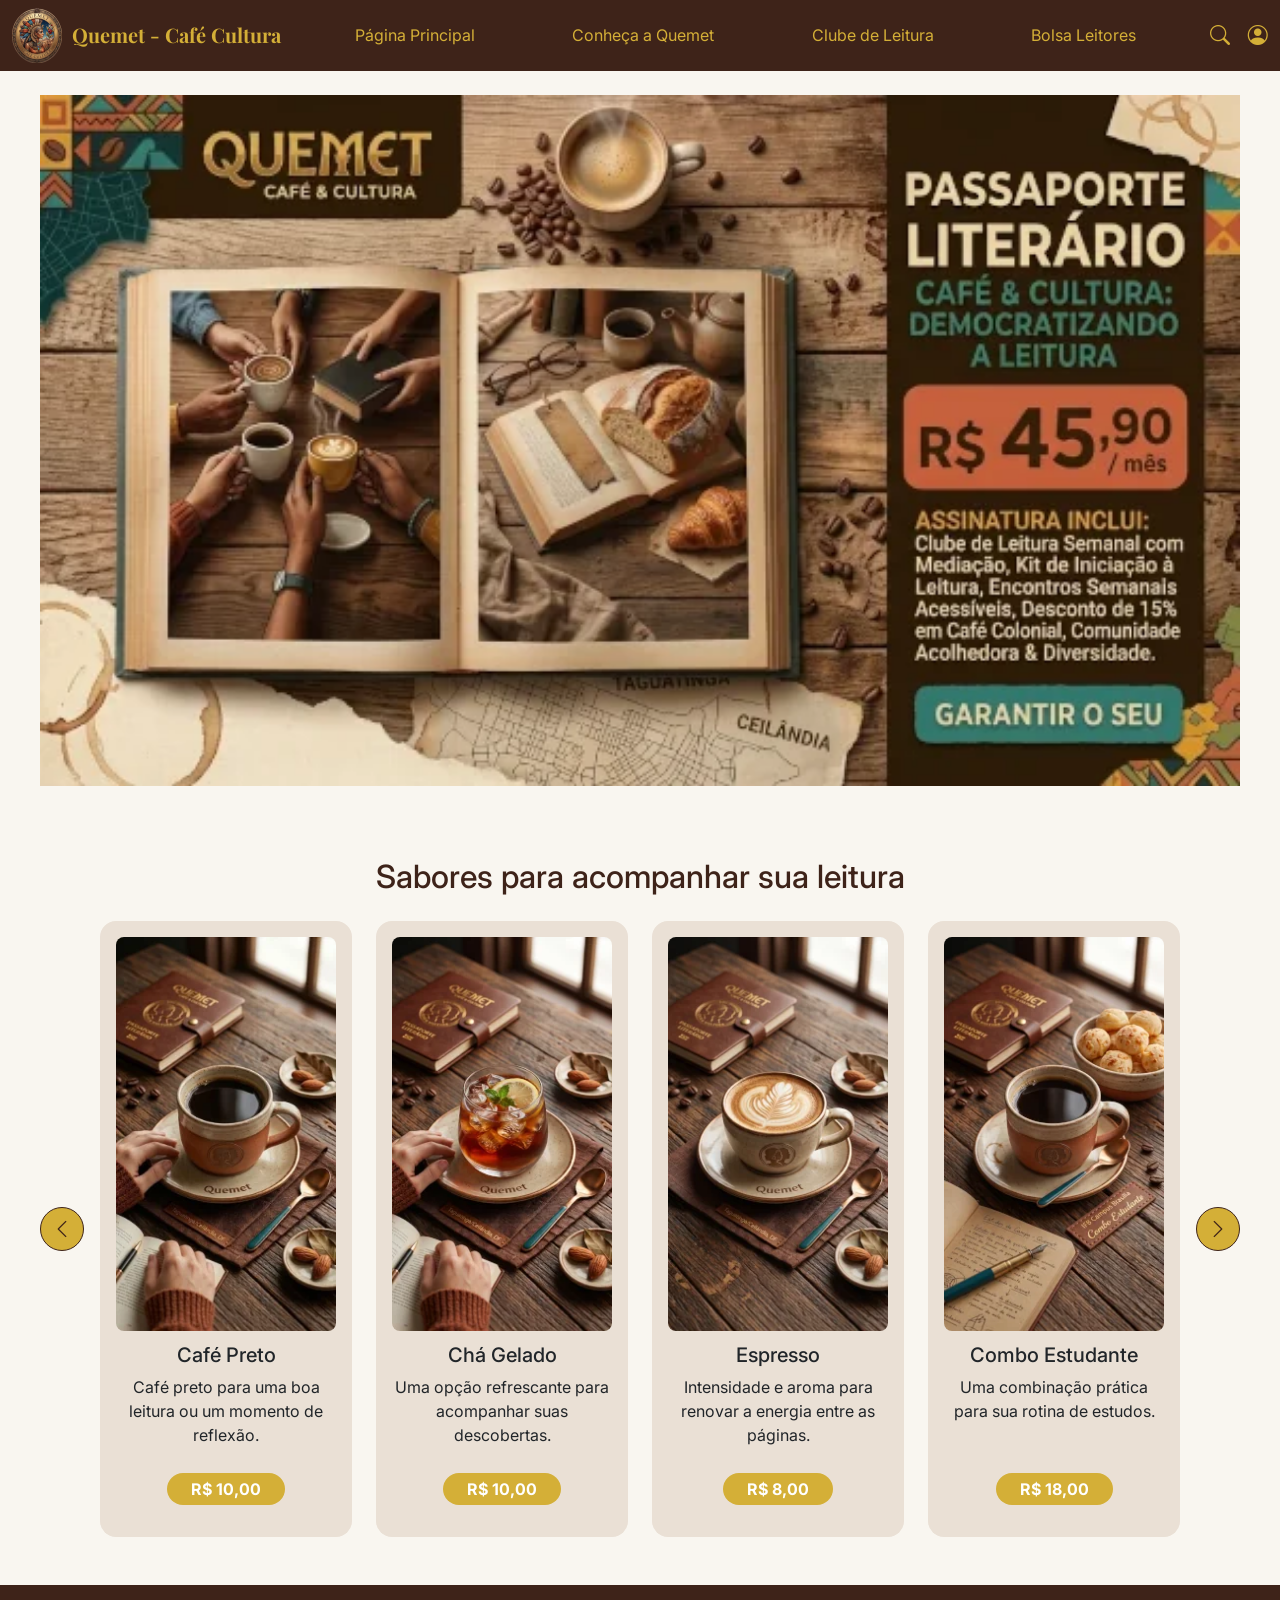
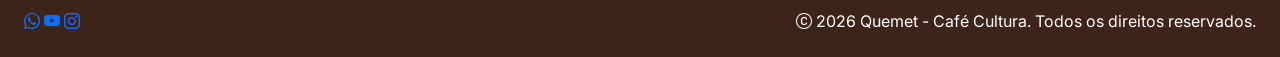
==== commit b1467ddb: "reorganização e responsividade banner" ====
--- a/index.html
+++ b/index.html
@@ -46,8 +46,7 @@
             <section class="container-fluid hero" aria-labelledby="titulo-pagina">
                 <div class="row">
                     <div class="col-12">
-                <h1 id="titulo-pagina" class="visually-hidden">Quemet - Café Cultura</h1>
-                <img src="./Imagens/banner.webp" alt="Promoção Passaporte Literário da Quemet" class="hero__image img-fluid">
+                    <img src="./Imagens/banner.webp" alt="Promoção Passaporte Literário da Quemet" class="hero__image img-fluid">
                     </div>
                 </div>
             </section>
--- a/style.css
+++ b/style.css
@@ -10,7 +10,6 @@
     font-family: 'Inter', sans-serif;
     background-color: var(--bg-main);
     color: var(--brand-dark);
-    margin: 0;
     overflow-x: hidden;
 }
 
@@ -43,10 +42,9 @@
     gap: 12px;
 }
 
-.site-nav__links a{
+.site-nav__links a {
     color: var(--brand-primary);
     text-decoration: none;
-    border: 1px solid #000;
     padding: 8px 12px;
     text-align: center;
     white-space: nowrap;
@@ -75,16 +73,13 @@
     padding: 24px 12px;
 }
 
-.hero__image{
+.hero__image {
     display: block;
-    width: 100%;
-    max-width: 960px;
-    max-height: 520px;
-    height: auto;
-    margin: 0 auto;
-    object-fit: contain;
-}
-
+    width: 100%;      
+    max-width: 1200px; 
+    height: auto;      
+    margin: 0 auto;    
+}
 .produtos{
     padding: 48px 24px;
 }
@@ -147,8 +142,6 @@
 }
 
 .card img{
-    width: 100%;
-    height: auto;
     aspect-ratio: 223 / 400;
     object-fit: contain;
     border-radius: 8px;
@@ -228,11 +221,6 @@
 }
 
 @media (max-width: 767px){
-    .site-header .container-fluid{
-        padding-left: 12px;
-        padding-right: 12px;
-    }
-
     .site-header .navbar{
         align-items: flex-start;
         padding-left: 0;
@@ -280,10 +268,6 @@
 
     .hero__image{
         max-height: none;
-    }
-
-    #galeria-cards{
-        flex-wrap: wrap;
     }
 
     #galeria-cards > [class*="col-"]{
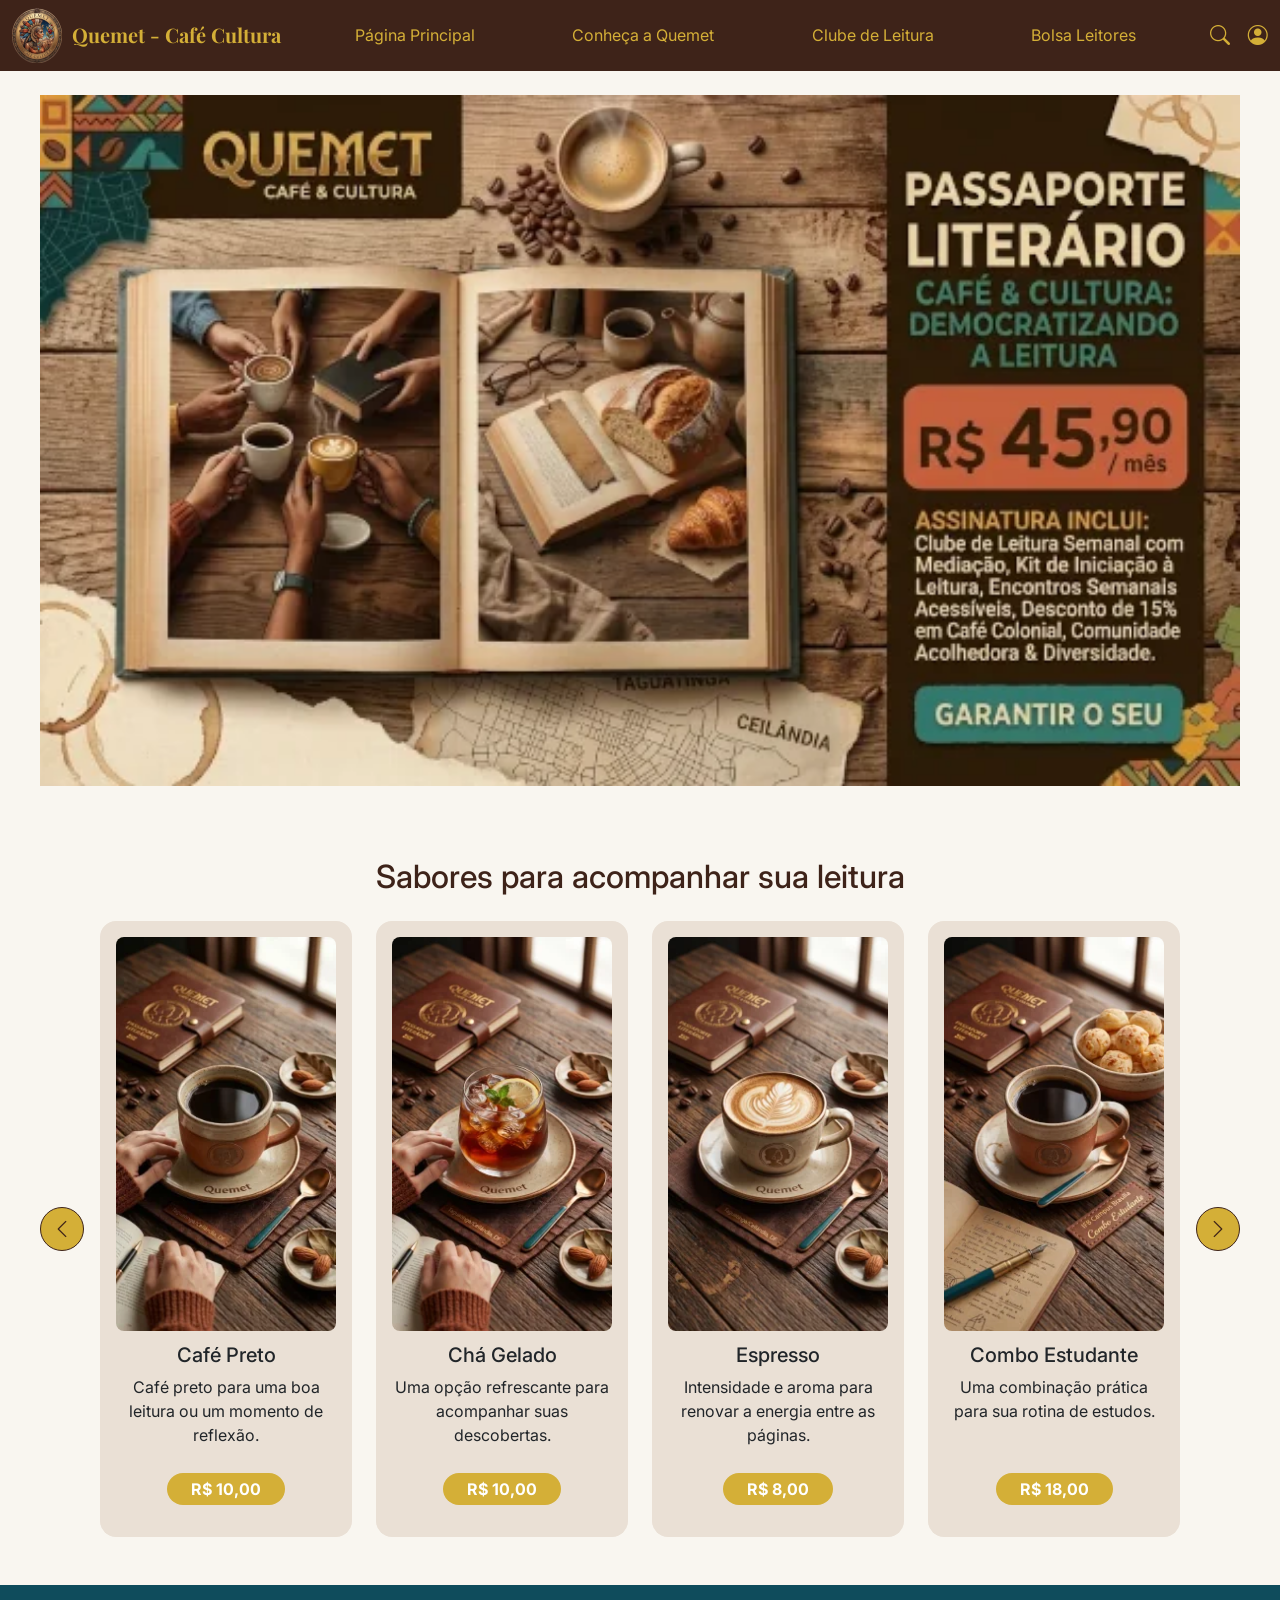
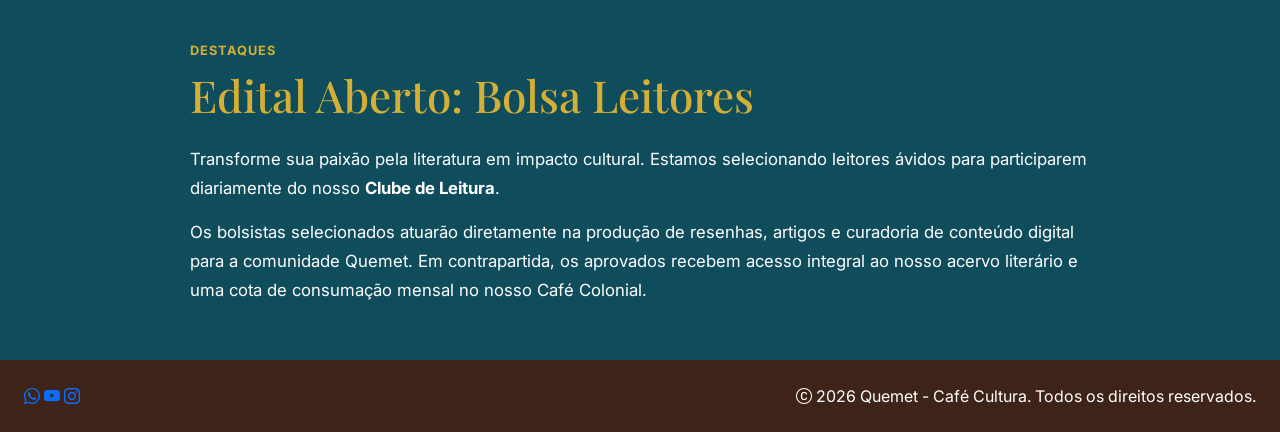
==== commit 83533e19: "Novidades" ====
--- a/index.html
+++ b/index.html
@@ -118,6 +118,15 @@
                     </div>
                 </div>
             </section>
+
+            <section id="destaques" class="destaques" aria-labelledby="titulo-destaques">
+                <div class="conteudo-container destaques__conteudo">
+                    <p class="destaques__rotulo">Destaques</p>
+                    <h2 id="titulo-destaques">Edital Aberto: Bolsa Leitores</h2>
+                    <p>Transforme sua paixão pela literatura em impacto cultural. Estamos selecionando leitores ávidos para participarem diariamente do nosso <strong>Clube de Leitura</strong>.</p>
+                    <p>Os bolsistas selecionados atuarão diretamente na produção de resenhas, artigos e curadoria de conteúdo digital para a comunidade Quemet. Em contrapartida, os aprovados recebem acesso integral ao nosso acervo literário e uma cota de consumação mensal no nosso Café Colonial.</p>
+                </div>
+            </section>
             <button id="voltar-topo" type="button">↑ Voltar ao topo</button>
         </main>
         <footer class="d-flex justify-content-between align-items-center p-4 flex-column flex-md-row">
--- a/style.css
+++ b/style.css
@@ -171,6 +171,42 @@
     border-radius: 50px;
     font-weight: bold;
     margin-top: 10px;
+}
+
+.destaques{
+    background-color: var(--accent-teal);
+    color: white;
+    padding: 56px 24px;
+}
+
+.destaques__conteudo{
+    max-width: 900px;
+}
+
+.destaques__rotulo{
+    color: var(--brand-primary);
+    font-size: 0.8rem;
+    font-weight: 700;
+    letter-spacing: 0.08em;
+    margin-bottom: 8px;
+    text-transform: uppercase;
+}
+
+.destaques h2{
+    color: var(--brand-primary);
+    font-family: 'Playfair Display', serif;
+    font-size: clamp(1.75rem, 4vw, 2.75rem);
+    margin-bottom: 24px;
+}
+
+.destaques p:not(.destaques__rotulo){
+    font-size: 1.05rem;
+    line-height: 1.7;
+    margin-bottom: 16px;
+}
+
+.destaques p:last-child{
+    margin-bottom: 0;
 }
 
 .login-container{
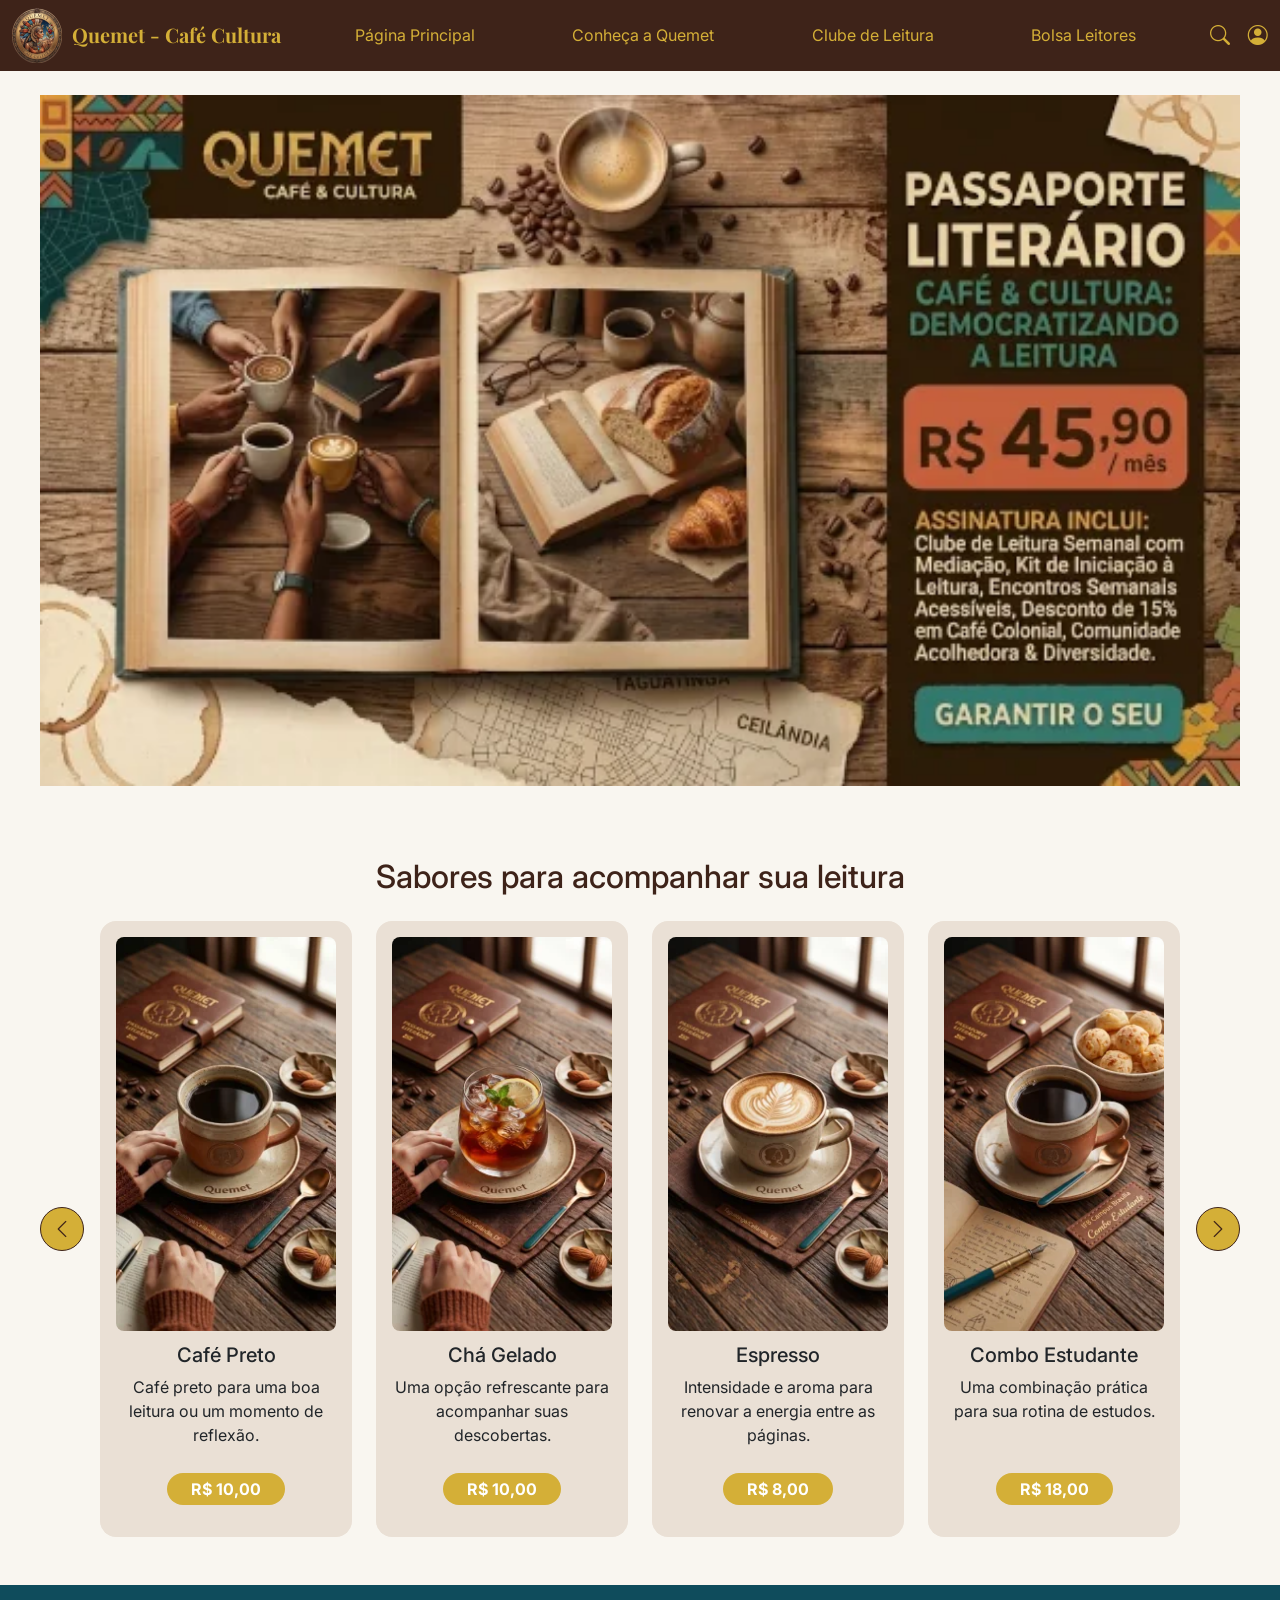
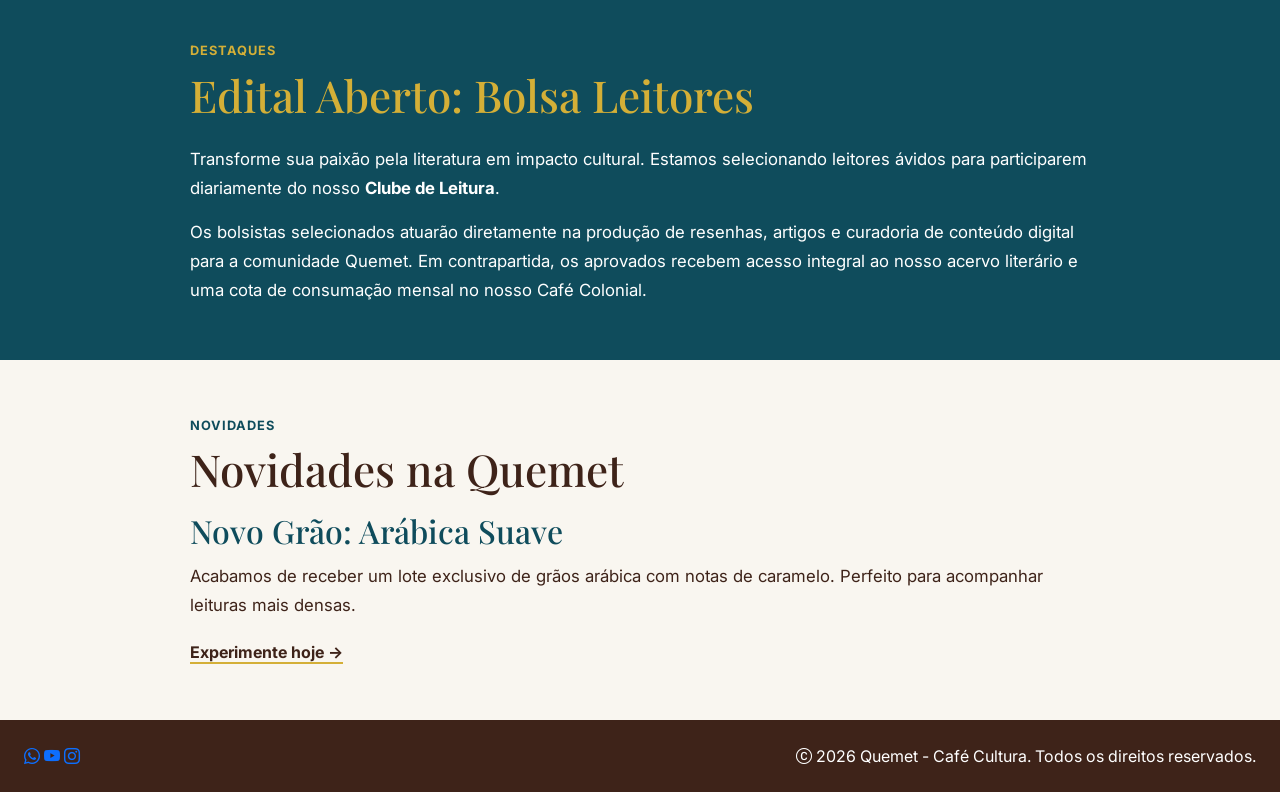
==== commit 8f05cbfe: "Novidades" ====
--- a/index.html
+++ b/index.html
@@ -127,6 +127,16 @@
                     <p>Os bolsistas selecionados atuarão diretamente na produção de resenhas, artigos e curadoria de conteúdo digital para a comunidade Quemet. Em contrapartida, os aprovados recebem acesso integral ao nosso acervo literário e uma cota de consumação mensal no nosso Café Colonial.</p>
                 </div>
             </section>
+
+            <section id="novidades" class="novidades" aria-labelledby="titulo-novidades">
+                <div class="conteudo-container novidades__conteudo">
+                    <p class="novidades__rotulo">Novidades</p>
+                    <h2 id="titulo-novidades">Novidades na Quemet</h2>
+                    <h3>Novo Grão: Arábica Suave</h3>
+                    <p>Acabamos de receber um lote exclusivo de grãos arábica com notas de caramelo. Perfeito para acompanhar leituras mais densas.</p>
+                    <a class="novidades__link" href="#">Experimente hoje <span aria-hidden="true">→</span></a>
+                </div>
+            </section>
             <button id="voltar-topo" type="button">↑ Voltar ao topo</button>
         </main>
         <footer class="d-flex justify-content-between align-items-center p-4 flex-column flex-md-row">
--- a/style.css
+++ b/style.css
@@ -207,6 +207,57 @@
 
 .destaques p:last-child{
     margin-bottom: 0;
+}
+
+.novidades{
+    padding: 56px 24px;
+}
+
+.novidades__conteudo{
+    max-width: 900px;
+}
+
+.novidades__rotulo{
+    color: var(--accent-teal);
+    font-size: 0.8rem;
+    font-weight: 700;
+    letter-spacing: 0.08em;
+    margin-bottom: 8px;
+    text-transform: uppercase;
+}
+
+.novidades h2{
+    color: var(--brand-dark);
+    font-family: 'Playfair Display', serif;
+    font-size: clamp(1.75rem, 4vw, 2.75rem);
+    margin-bottom: 16px;
+}
+
+.novidades h3{
+    color: var(--accent-teal);
+    font-family: 'Playfair Display', serif;
+    font-size: clamp(1.35rem, 3vw, 2rem);
+    margin-bottom: 12px;
+}
+
+.novidades p:not(.novidades__rotulo){
+    font-size: 1.05rem;
+    line-height: 1.7;
+    margin-bottom: 20px;
+}
+
+.novidades__link{
+    color: var(--brand-dark);
+    font-weight: 700;
+    text-decoration: underline;
+    text-decoration-color: var(--brand-primary);
+    text-decoration-thickness: 2px;
+    text-underline-offset: 4px;
+}
+
+.novidades__link:hover,
+.novidades__link:focus-visible{
+    color: var(--accent-teal);
 }
 
 .login-container{
